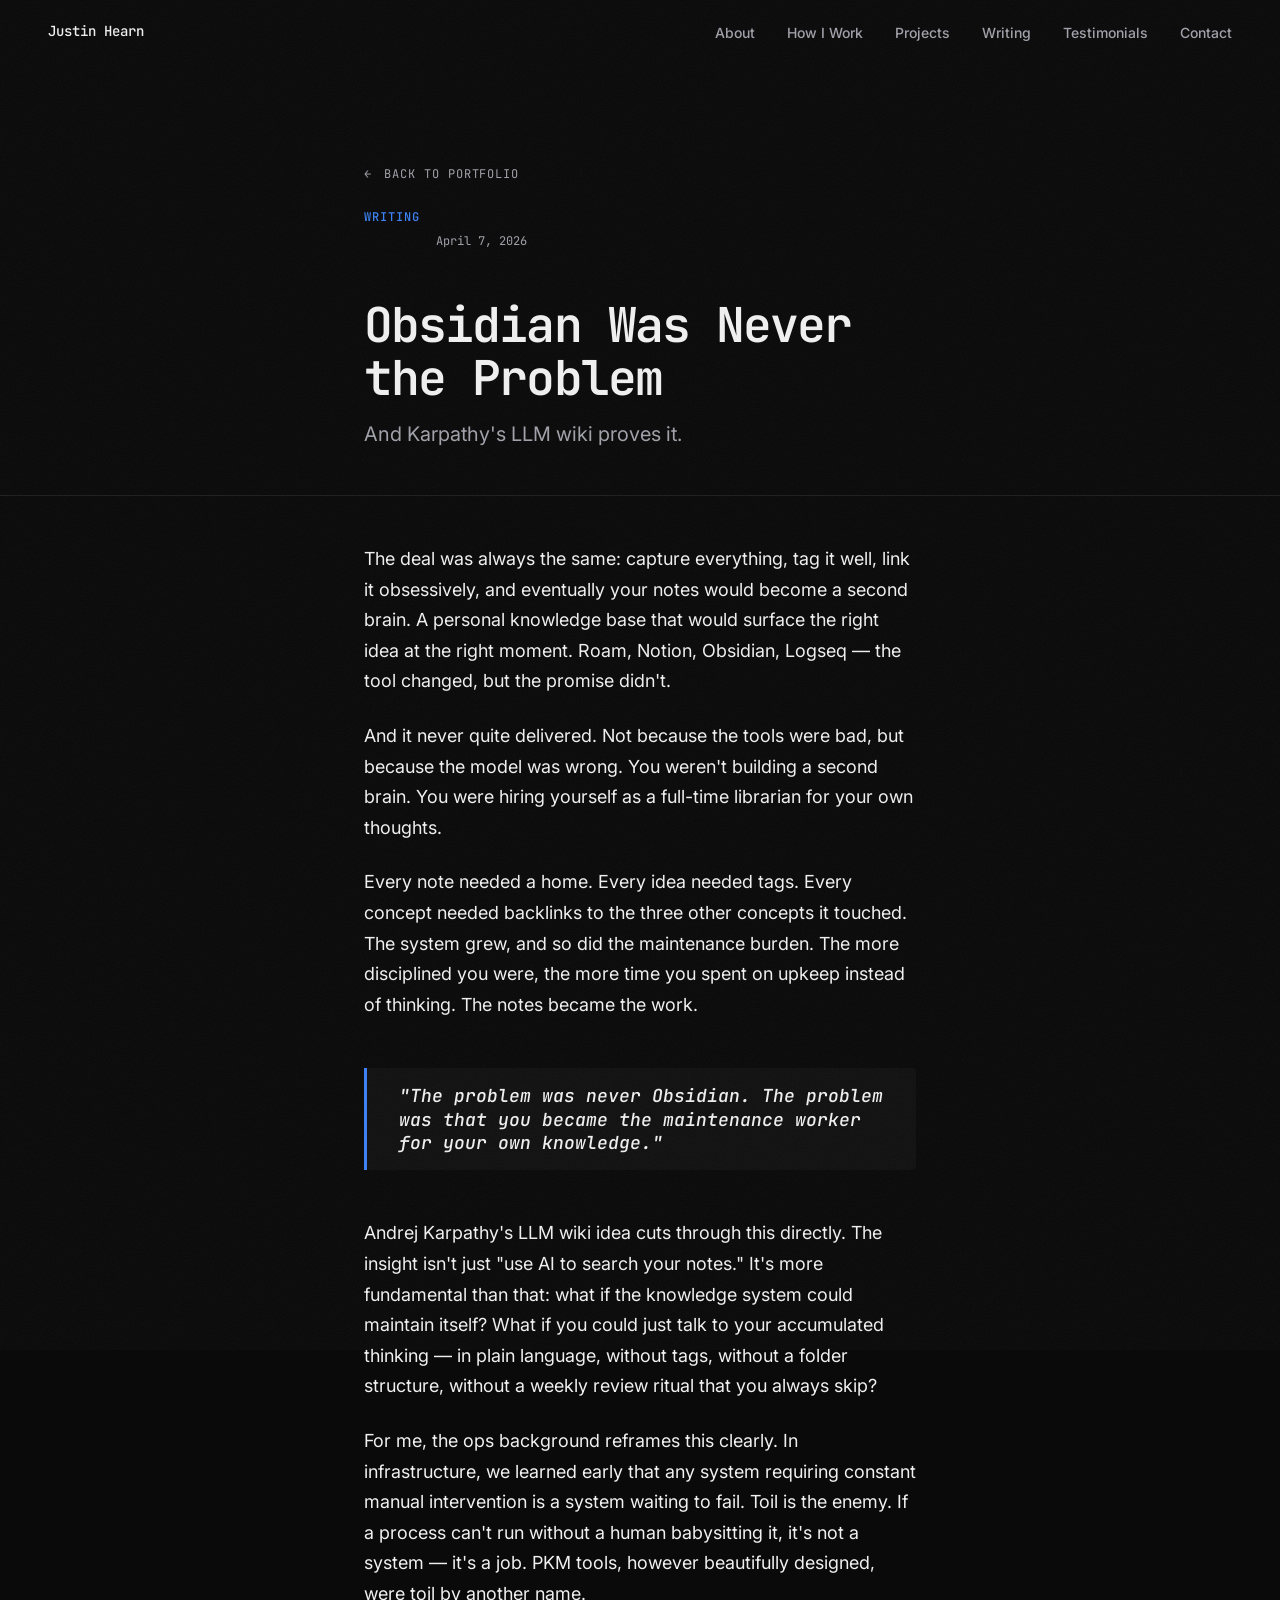
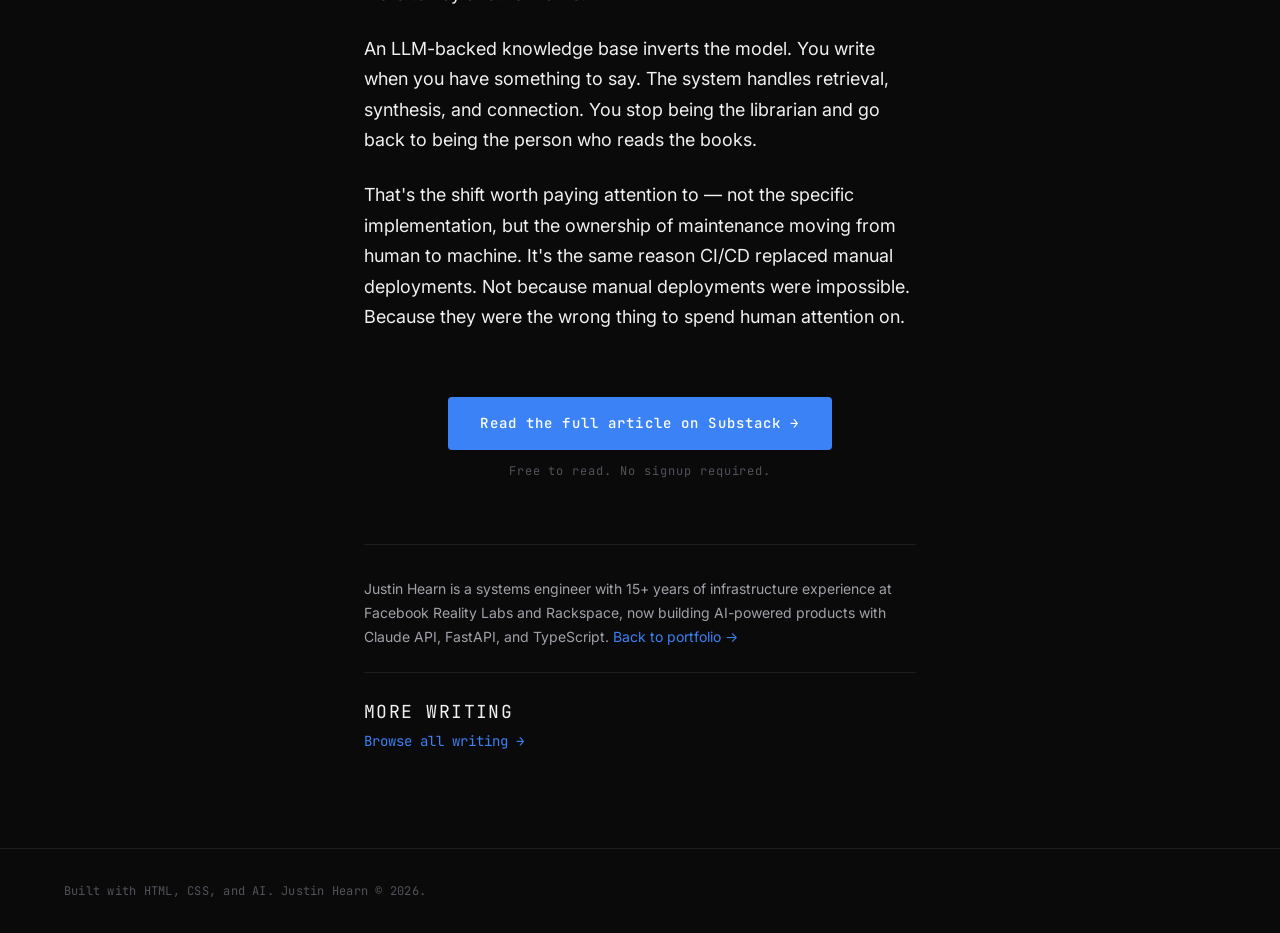
==== pkm-llm-wiki.html @ 20daf93f "Add SEO foundation: structured data, sitemap, and PKM landing page - Add JSON-LD Person schema to in" ====
<!DOCTYPE html>
<html lang="en">
<head>
  <meta charset="UTF-8">
  <meta name="viewport" content="width=device-width, initial-scale=1.0">
  <title>Obsidian Was Never the Problem — And Karpathy's LLM Wiki Proves It | Justin Hearn</title>
  <meta name="description" content="Andrej Karpathy's LLM wiki idea isn't just a better tool — it reveals why every PKM system eventually fails. A systems engineer's take on knowledge management that actually works.">

  <meta property="og:title" content="Obsidian Was Never the Problem — And Karpathy's LLM Wiki Proves It">
  <meta property="og:description" content="The problem with PKM tools isn't which tool you chose — it's that you became the maintenance worker for your own knowledge. Karpathy's LLM wiki fixes that.">
  <meta property="og:type" content="article">
  <meta property="og:url" content="https://drinkyouroj.github.io/pkm-llm-wiki.html">
  <meta property="og:image" content="https://drinkyouroj.github.io/og-image.svg">
  <meta property="article:published_time" content="2026-04-07">
  <meta property="article:author" content="Justin Hearn">

  <meta name="twitter:card" content="summary_large_image">
  <meta name="twitter:title" content="Obsidian Was Never the Problem — And Karpathy's LLM Wiki Proves It">
  <meta name="twitter:description" content="The problem with PKM tools isn't which tool you chose. Karpathy's LLM wiki reveals the real issue.">
  <meta name="twitter:image" content="https://drinkyouroj.github.io/og-image.svg">

  <link rel="canonical" href="https://drinkyouroj.github.io/pkm-llm-wiki.html">
  <link rel="icon" href="data:image/svg+xml,<svg xmlns='http://www.w3.org/2000/svg' viewBox='0 0 32 32'><rect width='32' height='32' rx='6' fill='%230a0a0a'/><text x='9' y='22' font-family='monospace' font-size='15' font-weight='700' fill='%233b82f6'>J_</text></svg>">

  <script type="application/ld+json">
  {
    "@context": "https://schema.org",
    "@type": "Article",
    "headline": "Obsidian Was Never the Problem — And Karpathy's LLM Wiki Proves It",
    "description": "Andrej Karpathy's LLM wiki idea reveals why every PKM tool ultimately fails: the tool makes you the maintenance worker for your own knowledge. A systems engineer's analysis.",
    "datePublished": "2026-04-07",
    "dateModified": "2026-04-07",
    "author": {
      "@type": "Person",
      "name": "Justin Hearn",
      "url": "https://drinkyouroj.github.io"
    },
    "publisher": {
      "@type": "Person",
      "name": "Justin Hearn",
      "url": "https://drinkyouroj.github.io"
    },
    "mainEntityOfPage": {
      "@type": "WebPage",
      "@id": "https://drinkyouroj.github.io/pkm-llm-wiki.html"
    },
    "keywords": ["Karpathy LLM wiki", "Obsidian PKM", "LLM knowledge management", "AI personal knowledge base", "replace Obsidian with AI", "PKM tools 2026"],
    "url": "https://drinkyouroj.github.io/pkm-llm-wiki.html",
    "isPartOf": {
      "@type": "WebSite",
      "url": "https://drinkyouroj.github.io",
      "name": "Justin Hearn — AI-Augmented Engineering"
    }
  }
  </script>

  <link rel="preconnect" href="https://fonts.googleapis.com">
  <link rel="preconnect" href="https://fonts.gstatic.com" crossorigin>
  <link rel="stylesheet" href="https://fonts.googleapis.com/css2?family=Inter:wght@400;500;600&family=JetBrains+Mono:wght@400;500;600&display=swap">

  <link rel="stylesheet" href="tokens.css">
  <link rel="stylesheet" href="style.css">
</head>
<body>

  <!-- ─── Navigation ──────────────────────────────────────────── -->
  <header class="nav-header" role="banner">
    <nav class="nav" aria-label="Main navigation">
      <a href="/" class="nav-logo" aria-label="Justin Hearn — home">
        <span class="nav-logo-name">Justin Hearn</span>
      </a>

      <ul class="nav-links" role="list">
        <li><a href="/#about" class="nav-link">About</a></li>
        <li><a href="/#how-i-work" class="nav-link">How I Work</a></li>
        <li><a href="/#projects" class="nav-link">Projects</a></li>
        <li><a href="/#writing" class="nav-link">Writing</a></li>
        <li><a href="/#testimonials" class="nav-link">Testimonials</a></li>
        <li><a href="/#contact" class="nav-link">Contact</a></li>
      </ul>

      <button
        class="nav-hamburger"
        aria-label="Open navigation menu"
        aria-expanded="false"
        aria-controls="mobile-nav"
      >
        <span class="hamburger-bar"></span>
        <span class="hamburger-bar"></span>
        <span class="hamburger-bar"></span>
      </button>
    </nav>
  </header>

  <!-- ─── Mobile Nav Overlay ──────────────────────────────────── -->
  <div class="mobile-nav" id="mobile-nav" aria-hidden="true" role="dialog" aria-label="Navigation menu">
    <button class="mobile-nav-close" aria-label="Close navigation menu">
      <svg width="24" height="24" viewBox="0 0 24 24" fill="none" stroke="currentColor" stroke-width="2" aria-hidden="true">
        <line x1="18" y1="6" x2="6" y2="18"/><line x1="6" y1="6" x2="18" y2="18"/>
      </svg>
    </button>
    <ul class="mobile-nav-links" role="list">
      <li><a href="/#about" class="mobile-nav-link">About</a></li>
      <li><a href="/#how-i-work" class="mobile-nav-link">How I Work</a></li>
      <li><a href="/#projects" class="mobile-nav-link">Projects</a></li>
      <li><a href="/#writing" class="mobile-nav-link">Writing</a></li>
      <li><a href="/#testimonials" class="mobile-nav-link">Testimonials</a></li>
      <li><a href="/#contact" class="mobile-nav-link">Contact</a></li>
    </ul>
  </div>
  <div class="mobile-nav-backdrop" aria-hidden="true"></div>

  <main>

    <!-- ─── Article Header ──────────────────────────────────────── -->
    <header class="article-header">
      <div class="container">
        <a href="/" class="article-breadcrumb">Back to portfolio</a>

        <div class="article-meta">
          <p class="section-label" aria-label="Category">Writing</p>
          <time class="article-date" datetime="2026-04-07">April 7, 2026</time>
        </div>

        <h1 class="article-title">Obsidian Was Never the Problem</h1>
        <p class="article-deck">And Karpathy's LLM wiki proves it.</p>
      </div>
    </header>

    <!-- ─── Article Body ─────────────────────────────────────────── -->
    <div class="article-body container">

      <p>
        The deal was always the same: capture everything, tag it well, link it obsessively, and
        eventually your notes would become a second brain. A personal knowledge base that would
        surface the right idea at the right moment. Roam, Notion, Obsidian, Logseq — the tool
        changed, but the promise didn't.
      </p>

      <p>
        And it never quite delivered. Not because the tools were bad, but because the model was wrong.
        You weren't building a second brain. You were hiring yourself as a full-time librarian for
        your own thoughts.
      </p>

      <p>
        Every note needed a home. Every idea needed tags. Every concept needed backlinks to the
        three other concepts it touched. The system grew, and so did the maintenance burden. The
        more disciplined you were, the more time you spent on upkeep instead of thinking. The
        notes became the work.
      </p>

      <div class="article-pullquote" role="blockquote">
        <p>"The problem was never Obsidian. The problem was that you became the maintenance worker for your own knowledge."</p>
      </div>

      <p>
        Andrej Karpathy's LLM wiki idea cuts through this directly. The insight isn't just "use AI
        to search your notes." It's more fundamental than that: what if the knowledge system could
        maintain itself? What if you could just talk to your accumulated thinking — in plain language,
        without tags, without a folder structure, without a weekly review ritual that you always
        skip?
      </p>

      <p>
        For me, the ops background reframes this clearly. In infrastructure, we learned early that
        any system requiring constant manual intervention is a system waiting to fail. Toil is the
        enemy. If a process can't run without a human babysitting it, it's not a system — it's a
        job. PKM tools, however beautifully designed, were toil by another name.
      </p>

      <p>
        An LLM-backed knowledge base inverts the model. You write when you have something to say.
        The system handles retrieval, synthesis, and connection. You stop being the librarian and
        go back to being the person who reads the books.
      </p>

      <p>
        That's the shift worth paying attention to — not the specific implementation, but the
        ownership of maintenance moving from human to machine. It's the same reason CI/CD replaced
        manual deployments. Not because manual deployments were impossible. Because they were the
        wrong thing to spend human attention on.
      </p>

      <!-- ─── CTA ──────────────────────────────────────────────── -->
      <div class="article-cta">
        <a
          href="https://drinkyouroj.substack.com/p/obsidian-was-never-the-problem"
          target="_blank"
          rel="noopener noreferrer"
          class="article-cta-btn"
        >
          Read the full article on Substack →
        </a>
        <span class="article-cta-note">Free to read. No signup required.</span>
      </div>

      <!-- ─── Byline ────────────────────────────────────────────── -->
      <div class="article-byline">
        <p>
          Justin Hearn is a systems engineer with 15+ years of infrastructure experience at
          Facebook Reality Labs and Rackspace, now building AI-powered products with Claude API,
          FastAPI, and TypeScript.
          <a href="/">Back to portfolio →</a>
        </p>
      </div>

      <!-- ─── Related ───────────────────────────────────────────── -->
      <nav class="article-related" aria-label="More writing">
        <p class="article-related-label">More writing</p>
        <a href="/writing.html" class="article-related-link">Browse all writing →</a>
      </nav>

    </div>

  </main>

  <!-- ─── Footer ────────────────────────────────────────────────── -->
  <footer class="footer" role="contentinfo">
    <div class="container">
      <p class="footer-text">
        Built with HTML, CSS, and AI. Justin Hearn © 2026.
      </p>
    </div>
  </footer>

  <!-- Minimal mobile nav toggle — no GSAP dependency -->
  <script>
    (function () {
      var btn     = document.querySelector('.nav-hamburger');
      var closeBtn= document.querySelector('.mobile-nav-close');
      var nav     = document.getElementById('mobile-nav');
      var backdrop= document.querySelector('.mobile-nav-backdrop');

      function open() {
        nav.setAttribute('aria-hidden', 'false');
        btn.setAttribute('aria-expanded', 'true');
        backdrop.classList.add('is-visible');
        document.body.style.overflow = 'hidden';
      }
      function close() {
        nav.setAttribute('aria-hidden', 'true');
        btn.setAttribute('aria-expanded', 'false');
        backdrop.classList.remove('is-visible');
        document.body.style.overflow = '';
      }

      btn.addEventListener('click', open);
      closeBtn.addEventListener('click', close);
      backdrop.addEventListener('click', close);

      nav.querySelectorAll('.mobile-nav-link').forEach(function (link) {
        link.addEventListener('click', close);
      });

      document.addEventListener('keydown', function (e) {
        if (e.key === 'Escape') close();
      });
    })();
  </script>

</body>
</html>
---- tokens.css ----
/**
 * Design Tokens: AI-Augmented Engineering Portfolio
 * Philosophy: Dark Precision — Linear, Vercel, Resend aesthetic
 * Base unit: 4px
 *
 * This file is the single source of truth for all visual values.
 * No component should hardcode a color, size, or timing value.
 */

/* ─── Dark Mode (default — this site is intentionally dark) ─── */
:root {
  /* Color: Backgrounds */
  --color-bg-primary:    #0a0a0a;   /* Main page background */
  --color-bg-secondary:  #111111;   /* Cards, surface areas */
  --color-bg-tertiary:   #1a1a1a;   /* Subtle wells, hover states */
  --color-bg-inverse:    #f0f0f0;   /* Not used, kept for completeness */

  /* Color: Text */
  --color-text-primary:  #f0f0f0;   /* Main body text */
  --color-text-secondary:#a1a1aa;   /* Subdued labels, metadata */
  --color-text-tertiary: #52525b;   /* Placeholder, disabled */
  --color-text-inverse:  #0a0a0a;   /* Text on light backgrounds */

  /* Color: Borders */
  --color-border-primary:   #1e1e1e; /* Default card/section borders */
  --color-border-secondary: #2a2a2a; /* Subtle dividers */
  --color-border-focus:     #3b82f6; /* Focus ring */

  /* Color: Accent (electric blue) */
  --color-accent-primary:        #3b82f6;
  --color-accent-primary-hover:  #60a5fa;
  --color-accent-primary-active: #2563eb;
  --color-accent-secondary:      #1d4ed8; /* Deeper blue for backgrounds */
  --color-accent-glow:           rgba(59, 130, 246, 0.15); /* Card hover glow */

  /* Color: Status */
  --color-status-success: #22c55e;
  --color-status-warning: #f59e0b;
  --color-status-error:   #ef4444;
  --color-status-info:    #3b82f6;

  /* Color: Overlays */
  --color-surface-overlay:  rgba(0, 0, 0, 0.8);  /* Mobile nav backdrop */
  --color-nav-bg:           rgba(10, 10, 10, 0.85); /* Sticky nav backdrop */

  /* ─── Typography ─────────────────────────────────────────── */
  --font-family-display: 'JetBrains Mono', 'Courier New', monospace;
  --font-family-body:    'Inter', -apple-system, BlinkMacSystemFont, sans-serif;
  --font-family-mono:    'JetBrains Mono', 'Courier New', monospace;

  --font-size-xs:   0.75rem;   /* 12px */
  --font-size-sm:   0.875rem;  /* 14px */
  --font-size-base: 1rem;      /* 16px */
  --font-size-md:   1.125rem;  /* 18px */
  --font-size-lg:   1.25rem;   /* 20px */
  --font-size-xl:   1.5rem;    /* 24px */
  --font-size-2xl:  1.875rem;  /* 30px */
  --font-size-3xl:  2.25rem;   /* 36px */
  --font-size-4xl:  3rem;      /* 48px */
  --font-size-5xl:  3.75rem;   /* 60px — hero display */
  --font-size-6xl:  4.5rem;    /* 72px — hero display large */

  --font-weight-normal:   400;
  --font-weight-medium:   500;
  --font-weight-semibold: 600;

  --line-height-tight:   1.1;  /* Headings */
  --line-height-snug:    1.3;  /* Subheadings */
  --line-height-normal:  1.5;  /* Body */
  --line-height-relaxed: 1.7;  /* Long-form */

  --letter-spacing-tight:  -0.04em; /* Display headings */
  --letter-spacing-normal:  0em;
  --letter-spacing-wide:    0.08em; /* Labels, tags, all-caps */

  /* ─── Spacing (4px base) ─────────────────────────────────── */
  --space-0:  0;
  --space-1:  0.25rem;   /* 4px */
  --space-2:  0.5rem;    /* 8px */
  --space-3:  0.75rem;   /* 12px */
  --space-4:  1rem;      /* 16px */
  --space-5:  1.5rem;    /* 24px */
  --space-6:  2rem;      /* 32px */
  --space-7:  3rem;      /* 48px */
  --space-8:  4rem;      /* 64px */
  --space-9:  6rem;      /* 96px */
  --space-10: 8rem;      /* 128px */
  --space-11: 12rem;     /* 192px */
  --space-12: 16rem;     /* 256px */

  /* ─── Layout ─────────────────────────────────────────────── */
  --max-width-content: 68ch;      /* Comfortable reading width */
  --max-width-wide:    1024px;    /* Wide content, project grid */
  --max-width-page:    1280px;    /* Full page container */

  --nav-height: 64px;

  --border-radius-sm:   2px;
  --border-radius-md:   4px;
  --border-radius-lg:   8px;
  --border-radius-full: 9999px;

  /* ─── Shadows ─────────────────────────────────────────────── */
  --shadow-sm:    0 1px 3px rgba(0, 0, 0, 0.5);
  --shadow-md:    0 4px 16px rgba(0, 0, 0, 0.6);
  --shadow-lg:    0 8px 32px rgba(0, 0, 0, 0.7);
  --shadow-glow:  0 0 24px rgba(59, 130, 246, 0.2);   /* Accent glow for cards */
  --shadow-focus: 0 0 0 3px rgba(59, 130, 246, 0.4);  /* Focus ring */

  /* ─── Motion ─────────────────────────────────────────────── */
  --duration-instant: 50ms;
  --duration-fast:    150ms;
  --duration-normal:  250ms;
  --duration-slow:    400ms;
  --duration-slower:  600ms;

  --easing-default: cubic-bezier(0.4, 0, 0.2, 1);
  --easing-in:      cubic-bezier(0.4, 0, 1, 1);
  --easing-out:     cubic-bezier(0, 0, 0.2, 1);
  --easing-bounce:  cubic-bezier(0.34, 1.56, 0.64, 1);

  /* ─── Breakpoints (reference only — use in media queries) ── */
  --breakpoint-sm:  375px;
  --breakpoint-md:  768px;
  --breakpoint-lg:  1024px;
  --breakpoint-xl:  1280px;
}

/* ─── Light Mode (dormant — site is dark-only by design) ────── */
/* Remove [data-theme="light"] from <html> to activate */
[data-theme="light"] {
  --color-bg-primary:    #ffffff;
  --color-bg-secondary:  #f8f8f8;
  --color-bg-tertiary:   #f0f0f0;

  --color-text-primary:  #111111;
  --color-text-secondary:#52525b;
  --color-text-tertiary: #a1a1aa;

  --color-border-primary:   #e4e4e7;
  --color-border-secondary: #d4d4d8;

  --color-nav-bg: rgba(255, 255, 255, 0.85);

  --shadow-sm: 0 1px 3px rgba(0, 0, 0, 0.1);
  --shadow-md: 0 4px 16px rgba(0, 0, 0, 0.12);
  --shadow-lg: 0 8px 32px rgba(0, 0, 0, 0.16);
}

/* ─── Reduced Motion ─────────────────────────────────────────── */
/* GSAP checks this in main.js — this ensures CSS transitions also respect it */
@media (prefers-reduced-motion: reduce) {
  *,
  *::before,
  *::after {
    animation-duration: 0.01ms !important;
    animation-iteration-count: 1 !important;
    transition-duration: 0.01ms !important;
  }
}
---- style.css ----
/* ─────────────────────────────────────────────────────────────────
   AI-Augmented Engineering Portfolio
   Philosophy: Dark Precision (Linear / Vercel / Resend aesthetic)
   ───────────────────────────────────────────────────────────────── */

/* ─── Custom Cursor ──────────────────────────────────────────────── */
/* Hidden by default — JS adds .cursor-ready to body when mouse first moves */
.cursor { display: none; }

body.cursor-ready .cursor {
  display: block;
  position: fixed;
  top: 0; left: 0;
  pointer-events: none;
  z-index: 9500;
}

body.cursor-ready { cursor: none; }
body.cursor-ready a,
body.cursor-ready button,
body.cursor-ready .project-card { cursor: none; }

.cursor-dot {
  position: absolute;
  width: 6px;
  height: 6px;
  background: var(--color-accent-primary);
  border-radius: 50%;
  transform: translate(-50%, -50%);
  transition: transform var(--duration-fast) var(--easing-out),
              background var(--duration-fast) var(--easing-default);
  will-change: transform;
}

.cursor-ring {
  position: absolute;
  width: 36px;
  height: 36px;
  border: 1.5px solid rgba(59, 130, 246, 0.4);
  border-radius: 50%;
  transform: translate(-50%, -50%);
  transition: width var(--duration-normal) var(--easing-out),
              height var(--duration-normal) var(--easing-out),
              border-color var(--duration-normal) var(--easing-default),
              background var(--duration-normal) var(--easing-default);
  will-change: transform;
}

/* Hover state — ring expands and glows */
body.cursor-hover .cursor-ring {
  width: 56px;
  height: 56px;
  border-color: rgba(59, 130, 246, 0.7);
  background: rgba(59, 130, 246, 0.06);
}

body.cursor-hover .cursor-dot {
  transform: translate(-50%, -50%) scale(1.5);
  background: var(--color-accent-primary-hover);
}

/* Click state */
body.cursor-clicking .cursor-ring {
  width: 28px;
  height: 28px;
  border-color: var(--color-accent-primary);
  background: rgba(59, 130, 246, 0.12);
}

/* Hide cursor on touch devices */
@media (hover: none) {
  body.cursor-ready { cursor: auto; }
  .cursor { display: none !important; }
}

/* ─── Scramble effect chars ──────────────────────────────────────── */
.scramble-char {
  color: var(--color-accent-primary);
  opacity: 0.7;
}

/* ─── Film Grain Overlay ─────────────────────────────────────────── */
/* Fixed pseudo-element — sits above everything, pointer-events: none */
body::after {
  content: '';
  position: fixed;
  inset: -50%;          /* oversized so the shifting animation never shows an edge */
  width: 200%;
  height: 200%;
  pointer-events: none;
  z-index: 9000;
  opacity: 0.045;
  background-image: url("data:image/svg+xml,%3Csvg xmlns='http://www.w3.org/2000/svg' width='300' height='300'%3E%3Cfilter id='g'%3E%3CfeTurbulence type='fractalNoise' baseFrequency='0.75' numOctaves='4' stitchTiles='stitch'/%3E%3CfeColorMatrix type='saturate' values='0'/%3E%3C/filter%3E%3Crect width='300' height='300' filter='url(%23g)'/%3E%3C/svg%3E");
  background-repeat: repeat;
  background-size: 300px 300px;
  animation: grainShift 0.4s steps(1) infinite;
}

@keyframes grainShift {
  0%   { transform: translate(0, 0); }
  20%  { transform: translate(-4%, 3%); }
  40%  { transform: translate(3%, -2%); }
  60%  { transform: translate(-2%, 5%); }
  80%  { transform: translate(4%, -3%); }
  100% { transform: translate(0, 0); }
}

/* ─── Scroll Progress Bar ────────────────────────────────────────── */
.scroll-progress {
  position: fixed;
  top: 0;
  left: 0;
  width: 0%;           /* driven by JS: element.style.width = pct + '%' */
  height: 2px;
  background: linear-gradient(
    to right,
    var(--color-accent-secondary),
    var(--color-accent-primary),
    var(--color-accent-primary-hover)
  );
  z-index: 999;
  transform-origin: left;
  transition: width 0.05s linear;
  box-shadow: 0 0 8px rgba(59, 130, 246, 0.6);
}

/* ─── Hero: Floating Terminal Snippets ───────────────────────────── */
.hero-floats {
  position: absolute;
  inset: 0;
  pointer-events: none;
  overflow: hidden;
}

.hero-float {
  position: absolute;
  left: var(--f-x);
  top:  var(--f-y);
  font-family: var(--font-family-mono);
  font-size: var(--font-size-xs);
  color: var(--color-accent-primary);
  opacity: 0;                  /* GSAP fades these in */
  white-space: nowrap;
  animation: floatDrift 8s var(--f-delay, 0s) ease-in-out infinite alternate;
  will-change: transform;
}

@keyframes floatDrift {
  from { transform: translateY(0px) translateX(0px); }
  to   { transform: translateY(-12px) translateX(6px); }
}

/* ─── Reset ──────────────────────────────────────────────────────── */
*,
*::before,
*::after {
  box-sizing: border-box;
  margin: 0;
  padding: 0;
}

html {
  scroll-behavior: smooth;
  scroll-padding-top: var(--nav-height);
  -webkit-text-size-adjust: 100%;
}

body {
  background-color: var(--color-bg-primary);
  color: var(--color-text-primary);
  font-family: var(--font-family-body);
  font-size: var(--font-size-base);
  font-weight: var(--font-weight-normal);
  line-height: var(--line-height-normal);
  -webkit-font-smoothing: antialiased;
  -moz-osx-font-smoothing: grayscale;
  overflow-x: hidden;
}

img, svg { display: block; max-width: 100%; }
a { color: inherit; text-decoration: none; }
ul, ol { list-style: none; }
button { cursor: pointer; background: none; border: none; font: inherit; color: inherit; }

/* ─── Typography Base ────────────────────────────────────────────── */
h1, h2, h3, h4 {
  font-family: var(--font-family-display);
  font-weight: var(--font-weight-semibold);
  line-height: var(--line-height-tight);
  letter-spacing: var(--letter-spacing-tight);
}

p { line-height: var(--line-height-relaxed); }

/* ─── Layout Shell ───────────────────────────────────────────────── */
.container {
  width: 100%;
  max-width: var(--max-width-page);
  margin-inline: auto;
  padding-inline: var(--space-5);
}

@media (min-width: 768px) {
  .container { padding-inline: var(--space-7); }
}

@media (min-width: 1024px) {
  .container { padding-inline: var(--space-8); }
}

/* ─── Section Base ───────────────────────────────────────────────── */
.section {
  padding-block: var(--space-9);
}

.section-alt {
  background-color: var(--color-bg-secondary);
  border-top: 1px solid var(--color-border-primary);
  border-bottom: 1px solid var(--color-border-primary);
}

.section-label {
  font-family: var(--font-family-mono);
  font-size: var(--font-size-xs);
  font-weight: var(--font-weight-medium);
  letter-spacing: var(--letter-spacing-wide);
  text-transform: uppercase;
  color: var(--color-accent-primary);
  margin-bottom: var(--space-7);
}

/* ─── Scroll reveal: initial state (GSAP animates these in) ──────── */
.reveal {
  opacity: 0;
  transform: translateY(32px);
  /* GSAP sets these to opacity:1, translateY:0 on scroll */
}

/* Fallback for no-JS: show content immediately */
.no-js .reveal {
  opacity: 1;
  transform: none;
}

/* ─────────────────────────────────────────────────────────────────
   NAV
   ───────────────────────────────────────────────────────────────── */
.nav-header {
  position: fixed;
  top: 0;
  left: 0;
  right: 0;
  z-index: 100;
  height: var(--nav-height);
}

.nav {
  height: 100%;
  max-width: var(--max-width-page);
  margin-inline: auto;
  padding-inline: var(--space-5);
  display: flex;
  align-items: center;
  justify-content: space-between;
  gap: var(--space-5);
  background: transparent;
  transition: background var(--duration-normal) var(--easing-default),
              border-color var(--duration-normal) var(--easing-default),
              backdrop-filter var(--duration-normal) var(--easing-default);
  border-bottom: 1px solid transparent;
}

/* Scrolled state — applied by JS once user scrolls past hero */
.nav.scrolled {
  background: var(--color-nav-bg);
  -webkit-backdrop-filter: blur(12px) saturate(180%);
  backdrop-filter: blur(12px) saturate(180%);
  border-bottom-color: var(--color-border-primary);
}

@media (min-width: 768px) {
  .nav { padding-inline: var(--space-7); }
}

/* Logo */
.nav-logo {
  display: flex;
  align-items: center;
  gap: var(--space-2);
  flex-shrink: 0;
}

.nav-logo-name {
  font-family: var(--font-family-mono);
  font-size: var(--font-size-sm);
  font-weight: var(--font-weight-medium);
  color: var(--color-text-primary);
  letter-spacing: 0;
  transition: color var(--duration-fast) var(--easing-default);
}

.nav-logo:hover .nav-logo-name,
.nav-logo:focus-visible .nav-logo-name {
  color: var(--color-accent-primary-hover);
}

/* Desktop nav links */
.nav-links {
  display: none;
  gap: var(--space-6);
  align-items: center;
}

@media (min-width: 768px) {
  .nav-links { display: flex; }
}

.nav-link {
  font-size: var(--font-size-sm);
  font-weight: var(--font-weight-medium);
  color: var(--color-text-secondary);
  position: relative;
  padding-block: var(--space-1);
  transition: color var(--duration-fast) var(--easing-default);
}

.nav-link::after {
  content: '';
  position: absolute;
  bottom: -2px;
  left: 0;
  right: 0;
  height: 1px;
  background: var(--color-accent-primary);
  transform: scaleX(0);
  transform-origin: left;
  transition: transform var(--duration-normal) var(--easing-out);
}

.nav-link:hover,
.nav-link:focus-visible {
  color: var(--color-text-primary);
}

.nav-link:hover::after,
.nav-link:focus-visible::after,
.nav-link.active::after {
  transform: scaleX(1);
}

.nav-link.active {
  color: var(--color-text-primary);
}

/* Focus styles */
.nav-link:focus-visible,
.nav-logo:focus-visible {
  outline: 2px solid var(--color-border-focus);
  outline-offset: 4px;
  border-radius: var(--border-radius-md);
}

/* Hamburger */
.nav-hamburger {
  display: flex;
  flex-direction: column;
  gap: 5px;
  padding: var(--space-2);
  border-radius: var(--border-radius-md);
  transition: background var(--duration-fast) var(--easing-default);
}

.nav-hamburger:hover { background: var(--color-bg-tertiary); }

.nav-hamburger:focus-visible {
  outline: 2px solid var(--color-border-focus);
  outline-offset: 2px;
}

.hamburger-bar {
  display: block;
  width: 22px;
  height: 1.5px;
  background: var(--color-text-primary);
  border-radius: 2px;
  transition: transform var(--duration-normal) var(--easing-default),
              opacity var(--duration-normal) var(--easing-default);
}

@media (min-width: 768px) { .nav-hamburger { display: none; } }

/* ─────────────────────────────────────────────────────────────────
   MOBILE NAV OVERLAY
   ───────────────────────────────────────────────────────────────── */
.mobile-nav {
  position: fixed;
  inset: 0;
  z-index: 200;
  background: var(--color-bg-primary);
  display: flex;
  flex-direction: column;
  justify-content: center;
  align-items: center;
  gap: var(--space-5);
  opacity: 0;
  visibility: hidden;
  transform: translateY(-8px);
  transition: opacity var(--duration-normal) var(--easing-default),
              visibility var(--duration-normal) var(--easing-default),
              transform var(--duration-normal) var(--easing-default);
}

.mobile-nav.open {
  opacity: 1;
  visibility: visible;
  transform: translateY(0);
}

.mobile-nav-close {
  position: absolute;
  top: var(--space-5);
  right: var(--space-5);
  padding: var(--space-2);
  color: var(--color-text-secondary);
  border-radius: var(--border-radius-md);
  transition: color var(--duration-fast) var(--easing-default),
              background var(--duration-fast) var(--easing-default);
}

.mobile-nav-close:hover { color: var(--color-text-primary); background: var(--color-bg-tertiary); }
.mobile-nav-close:focus-visible { outline: 2px solid var(--color-border-focus); outline-offset: 2px; }

.mobile-nav-links {
  display: flex;
  flex-direction: column;
  align-items: center;
  gap: var(--space-5);
}

.mobile-nav-link {
  font-family: var(--font-family-mono);
  font-size: var(--font-size-2xl);
  font-weight: var(--font-weight-semibold);
  color: var(--color-text-secondary);
  letter-spacing: var(--letter-spacing-tight);
  min-height: 44px;
  display: flex;
  align-items: center;
  transition: color var(--duration-fast) var(--easing-default);
}

.mobile-nav-link:hover,
.mobile-nav-link:focus-visible {
  color: var(--color-text-primary);
}

.mobile-nav-link:focus-visible {
  outline: 2px solid var(--color-border-focus);
  outline-offset: 4px;
  border-radius: var(--border-radius-md);
}

.mobile-nav-backdrop {
  display: none; /* Mobile nav is full-screen, no backdrop needed */
}

/* ─────────────────────────────────────────────────────────────────
   HERO
   ───────────────────────────────────────────────────────────────── */
.hero {
  position: relative;
  min-height: 100dvh;
  display: flex;
  align-items: center;
  justify-content: center;
  overflow: clip;              /* clip prevents scrollbar from scale transform */
  padding-top: var(--nav-height);
  padding-inline: var(--space-5);
  transform-origin: top center; /* GSAP scale zooms from the top */
  will-change: transform;
}

/* Ambient blue glow — the only "decoration" in the entire site */
.hero-glow {
  position: absolute;
  top: -5%;
  left: 50%;
  transform: translateX(-50%);
  width: min(900px, 120vw);
  height: 500px;
  background: radial-gradient(ellipse at center top,
    rgba(59, 130, 246, 0.10) 0%,
    rgba(59, 130, 246, 0.04) 40%,
    transparent 70%
  );
  pointer-events: none;
}

.hero-inner {
  position: relative;
  z-index: 1;
  text-align: center;
  max-width: 900px;
  /* No CSS animation here — GSAP owns all transforms on this element */
  will-change: transform;
}

.hero-glow {
  will-change: transform;
}

/* ASCII portrait — centered behind hero headline as background texture */
.hero-ascii {
  position: absolute;
  top: 50%;
  left: 50%;
  transform: translate(-50%, -50%);
  z-index: 0;
  font-family: var(--font-family-mono);
  font-size: clamp(6.6px, 0.72vw, 11px);
  line-height: 1;
  white-space: pre;
  color: var(--color-accent-primary);
  opacity: 0.12;
  pointer-events: none;
  user-select: none;
  margin: 0;
  /* Fade in with the rest of the hero — GSAP will animate this */
  will-change: opacity, transform;
}

/* Hide on screens where it would overlap the headline */
@media (max-width: 900px) {
  .hero-ascii { display: none; }
}

/* heroFadeIn removed — GSAP controls all hero element motion */

.hero-label {
  font-family: var(--font-family-mono);
  font-size: var(--font-size-sm);
  font-weight: var(--font-weight-medium);
  letter-spacing: var(--letter-spacing-wide);
  text-transform: uppercase;
  color: var(--color-text-secondary);
  margin-bottom: var(--space-4);
}

.hero-headline {
  font-family: var(--font-family-display);
  font-size: clamp(var(--font-size-3xl), 8vw, var(--font-size-6xl));
  font-weight: var(--font-weight-semibold);
  letter-spacing: var(--letter-spacing-tight);
  line-height: var(--line-height-tight);
  color: var(--color-text-primary);
  margin-bottom: var(--space-5);
}

.hero-tagline {
  font-family: var(--font-family-body);
  font-size: clamp(var(--font-size-base), 2vw, var(--font-size-lg));
  font-weight: var(--font-weight-normal);
  color: var(--color-text-secondary);
  line-height: var(--line-height-snug);
}

.hero-tagline-break { display: none; }

@media (min-width: 640px) {
  .hero-tagline-break { display: inline; }
}

/* Scroll indicator */
.hero-scroll {
  display: inline-flex;
  flex-direction: column;
  align-items: center;
  gap: var(--space-2);
  margin-top: var(--space-9);
  color: var(--color-text-tertiary);
  font-family: var(--font-family-mono);
  font-size: var(--font-size-xs);
  letter-spacing: var(--letter-spacing-wide);
  text-transform: uppercase;
  transition: color var(--duration-fast) var(--easing-default);
}

.hero-scroll:hover { color: var(--color-text-secondary); }

.hero-scroll-icon {
  animation: scrollBounce 2s var(--easing-bounce) infinite;
}

@keyframes scrollBounce {
  0%, 100% { transform: translateY(0); }
  50%       { transform: translateY(5px); }
}

/* ─────────────────────────────────────────────────────────────────
   ABOUT
   ───────────────────────────────────────────────────────────────── */
.about-grid {
  display: grid;
  grid-template-columns: 1fr;
  gap: var(--space-7);
}

@media (min-width: 768px) {
  .about-grid {
    grid-template-columns: 1fr 1px 1fr;
    gap: var(--space-8);
    align-items: start;
  }
}

.about-divider {
  display: none;
  background: var(--color-border-secondary);
  align-self: stretch;
}

@media (min-width: 768px) {
  .about-divider { display: block; }
}

/* Each about column gets its own directional reveal via GSAP */
.about-col:first-child  { transform: translateX(-48px); }
.about-col:last-child   { transform: translateX(48px);  }
/* opacity is set by .reveal class; GSAP handles the reset */

/* Animated counter */
.counter {
  font-family: var(--font-family-mono);
  font-weight: var(--font-weight-semibold);
  color: var(--color-accent-primary);
  font-variant-numeric: tabular-nums;
}

.about-col-title {
  font-family: var(--font-family-mono);
  font-size: var(--font-size-lg);
  font-weight: var(--font-weight-semibold);
  letter-spacing: var(--letter-spacing-tight);
  color: var(--color-text-primary);
  margin-bottom: var(--space-5);
}

.about-copy {
  color: var(--color-text-secondary);
  font-size: var(--font-size-base);
  line-height: var(--line-height-relaxed);
  margin-bottom: var(--space-4);
}

.about-copy:last-child { margin-bottom: 0; }

/* ─────────────────────────────────────────────────────────────────
   HOW I WORK
   ───────────────────────────────────────────────────────────────── */
.workflow-steps {
  display: grid;
  grid-template-columns: 1fr;
  gap: var(--space-7);
}

@media (min-width: 768px) {
  .workflow-steps {
    grid-template-columns: repeat(3, 1fr);
    gap: var(--space-6);
  }
}

.workflow-step {
  position: relative;
  padding-top: var(--space-5);
  border-top: 1px solid var(--color-border-primary);
}

.workflow-num {
  display: block;
  font-family: var(--font-family-mono);
  font-size: var(--font-size-xs);
  font-weight: var(--font-weight-medium);
  letter-spacing: var(--letter-spacing-wide);
  color: var(--color-accent-primary);
  margin-bottom: var(--space-4);
}

.workflow-title {
  font-family: var(--font-family-mono);
  font-size: var(--font-size-lg);
  font-weight: var(--font-weight-semibold);
  letter-spacing: var(--letter-spacing-tight);
  color: var(--color-text-primary);
  margin-bottom: var(--space-3);
}

.workflow-copy {
  font-size: var(--font-size-sm);
  color: var(--color-text-secondary);
  line-height: var(--line-height-relaxed);
}

/* ─────────────────────────────────────────────────────────────────
   PROJECTS
   ───────────────────────────────────────────────────────────────── */
.projects-grid {
  display: grid;
  grid-template-columns: 1fr;
  gap: var(--space-4);
}

@media (min-width: 640px) {
  .projects-grid { grid-template-columns: repeat(2, 1fr); }
}

@media (min-width: 1024px) {
  .projects-grid { grid-template-columns: repeat(3, 1fr); }
}

/* Unique accent bar per card — top gradient line */
.project-card::before {
  content: '';
  display: block;
  height: 2px;
  width: 100%;
  opacity: 0;
  transition: opacity var(--duration-normal) var(--easing-default);
}
.project-card:hover::before { opacity: 1; }

.projects-grid .project-card:nth-child(1)::before {
  background: linear-gradient(90deg, #3b82f6, #22d3ee);  /* blue → cyan — Claude/AI */
}
.projects-grid .project-card:nth-child(2)::before {
  background: linear-gradient(90deg, #6366f1, #a78bfa);  /* indigo → violet — graphs/data */
}
.projects-grid .project-card:nth-child(3)::before {
  background: linear-gradient(90deg, #3b82f6, #14b8a6);  /* blue → teal — forms/clean */
}

.project-card {
  border-radius: var(--border-radius-lg);
  overflow: hidden;
  border: 1px solid var(--color-border-primary);
  background: var(--color-bg-secondary);
  /* 3D tilt: driven by JS mousemove via CSS custom properties */
  transform-style: preserve-3d;
  transform: perspective(800px)
             rotateX(var(--tilt-x, 0deg))
             rotateY(var(--tilt-y, 0deg))
             translateZ(0);
  transition: border-color var(--duration-normal) var(--easing-default),
              box-shadow var(--duration-normal) var(--easing-default),
              transform 0.15s var(--easing-out);
  will-change: transform;
}

.project-card:hover {
  border-color: rgba(59, 130, 246, 0.35);
  box-shadow: 0 0 0 1px rgba(59, 130, 246, 0.08),
              0 16px 48px rgba(59, 130, 246, 0.12),
              0 4px 12px rgba(0, 0, 0, 0.5);
}

/* When mouse leaves, smoothly reset tilt */
.project-card.tilt-reset {
  transition: border-color var(--duration-normal) var(--easing-default),
              box-shadow var(--duration-normal) var(--easing-default),
              transform 0.5s var(--easing-out);
}

.project-card-inner {
  padding: var(--space-6);
  height: 100%;
  display: flex;
  flex-direction: column;
}

.project-name {
  font-family: var(--font-family-mono);
  font-size: var(--font-size-lg);
  font-weight: var(--font-weight-semibold);
  letter-spacing: var(--letter-spacing-tight);
  color: var(--color-text-primary);
  margin-bottom: var(--space-3);
}

.project-desc {
  font-size: var(--font-size-sm);
  color: var(--color-text-secondary);
  line-height: var(--line-height-relaxed);
  margin-bottom: var(--space-5);
  flex: 1;
}

.project-tags {
  display: flex;
  flex-wrap: wrap;
  gap: var(--space-2);
  margin-bottom: var(--space-5);
}

.tag {
  font-family: var(--font-family-mono);
  font-size: var(--font-size-xs);
  font-weight: var(--font-weight-medium);
  color: var(--color-text-secondary);
  background: var(--color-bg-tertiary);
  border: 1px solid var(--color-border-primary);
  border-radius: var(--border-radius-full);
  padding: 3px var(--space-3);
  letter-spacing: 0.02em;
  transition: color var(--duration-fast) var(--easing-default),
              border-color var(--duration-fast) var(--easing-default),
              background var(--duration-fast) var(--easing-default);
}

.project-card:hover .tag {
  color: var(--color-accent-primary-hover);
  border-color: rgba(59, 130, 246, 0.2);
  background: rgba(59, 130, 246, 0.06);
}

.project-link {
  display: inline-flex;
  align-items: center;
  gap: var(--space-2);
  font-family: var(--font-family-mono);
  font-size: var(--font-size-sm);
  font-weight: var(--font-weight-medium);
  color: var(--color-accent-primary);
  align-self: flex-start;
  transition: color var(--duration-fast) var(--easing-default),
              gap var(--duration-fast) var(--easing-default);
}

.project-link:hover,
.project-link:focus-visible {
  color: var(--color-accent-primary-hover);
  gap: var(--space-3);
}

.project-link:focus-visible {
  outline: 2px solid var(--color-border-focus);
  outline-offset: 4px;
  border-radius: var(--border-radius-md);
}

/* ─────────────────────────────────────────────────────────────────
   WRITING
   ───────────────────────────────────────────────────────────────── */
.writing-grid {
  display: grid;
  grid-template-columns: 1fr;
  gap: var(--space-4);
  margin-bottom: var(--space-6);
}

@media (min-width: 640px) {
  .writing-grid { grid-template-columns: repeat(2, 1fr); }
}

@media (min-width: 1024px) {
  .writing-grid { grid-template-columns: repeat(3, 1fr); }
}

.writing-card {
  display: flex;
  flex-direction: column;
  gap: var(--space-3);
  padding: var(--space-6);
  background: var(--color-bg-primary);
  border: 1px solid var(--color-border-primary);
  border-radius: var(--border-radius-lg);
  transition: border-color var(--duration-normal) var(--easing-default),
              background var(--duration-normal) var(--easing-default),
              transform var(--duration-normal) var(--easing-default);
}

.writing-card:hover,
.writing-card:focus-visible {
  border-color: var(--color-border-secondary);
  background: var(--color-bg-tertiary);
  transform: translateY(-1px);
}

.writing-card:focus-visible {
  outline: 2px solid var(--color-border-focus);
  outline-offset: 2px;
}

.writing-date {
  font-family: var(--font-family-mono);
  font-size: var(--font-size-xs);
  color: var(--color-text-muted);
  letter-spacing: 0.04em;
}

.writing-loading,
.writing-error {
  font-family: var(--font-family-mono);
  font-size: var(--font-size-sm);
  color: var(--color-text-muted);
  padding: var(--space-6) 0;
  grid-column: 1 / -1;
}

.writing-error a {
  color: var(--color-accent-primary);
  text-decoration: none;
}

.writing-title {
  font-family: var(--font-family-mono);
  font-size: var(--font-size-base);
  font-weight: var(--font-weight-semibold);
  letter-spacing: var(--letter-spacing-tight);
  color: var(--color-text-primary);
  line-height: var(--line-height-snug);
}

.writing-excerpt {
  font-size: var(--font-size-sm);
  color: var(--color-text-secondary);
  line-height: var(--line-height-relaxed);
  flex: 1;
}

.writing-cta {
  font-family: var(--font-family-mono);
  font-size: var(--font-size-xs);
  font-weight: var(--font-weight-medium);
  color: var(--color-accent-primary);
  letter-spacing: 0.01em;
  transition: color var(--duration-fast) var(--easing-default);
  margin-top: auto;
}

.writing-card:hover .writing-cta {
  color: var(--color-accent-primary-hover);
}

.writing-footer {
  text-align: center;
  padding-top: var(--space-2);
}

.writing-all-link {
  font-family: var(--font-family-mono);
  font-size: var(--font-size-sm);
  color: var(--color-text-secondary);
  transition: color var(--duration-fast) var(--easing-default);
}

.writing-all-link:hover,
.writing-all-link:focus-visible {
  color: var(--color-text-primary);
}

.writing-all-link:focus-visible {
  outline: 2px solid var(--color-border-focus);
  outline-offset: 4px;
  border-radius: var(--border-radius-md);
}

/* ─────────────────────────────────────────────────────────────────
   TESTIMONIALS
   ───────────────────────────────────────────────────────────────── */
.testimonials-grid {
  display: grid;
  grid-template-columns: 1fr;
  gap: var(--space-6);
}

@media (min-width: 768px) {
  .testimonials-grid { grid-template-columns: repeat(2, 1fr); }
}

@media (min-width: 1024px) {
  .testimonials-grid { grid-template-columns: repeat(3, 1fr); }
}

.testimonial-card {
  display: flex;
  flex-direction: column;
  gap: var(--space-5);
  padding: var(--space-6);
  background: var(--color-surface);
  border: 1px solid var(--color-border);
  border-radius: var(--border-radius-lg);
  transition: border-color var(--duration-normal) var(--easing-default);
}

.testimonial-card:hover {
  border-color: var(--color-border-secondary);
}

.testimonial-quote-mark {
  font-family: var(--font-family-mono);
  font-size: 3rem;
  line-height: 1;
  color: var(--color-accent-primary);
  opacity: 0.5;
  user-select: none;
}

.testimonial-body {
  font-size: var(--font-size-sm);
  color: var(--color-text-secondary);
  line-height: var(--line-height-relaxed);
  flex: 1;
}

.testimonial-divider {
  width: 32px;
  height: 1px;
  background: var(--color-border-secondary);
}

.testimonial-person {
  display: flex;
  align-items: center;
  gap: var(--space-3);
}

.testimonial-avatar {
  width: 40px;
  height: 40px;
  border-radius: 50%;
  object-fit: cover;
  background: var(--color-bg-secondary);
  flex-shrink: 0;
}

.testimonial-meta {
  display: flex;
  flex-direction: column;
  gap: var(--space-1);
  min-width: 0;
}

.testimonial-name {
  font-family: var(--font-family-mono);
  font-size: var(--font-size-sm);
  font-weight: var(--font-weight-semibold);
  color: var(--color-text-primary);
  white-space: nowrap;
  overflow: hidden;
  text-overflow: ellipsis;
}

.testimonial-role {
  font-size: var(--font-size-xs);
  color: var(--color-text-muted);
  white-space: nowrap;
  overflow: hidden;
  text-overflow: ellipsis;
}

.testimonial-link {
  font-family: var(--font-family-mono);
  font-size: var(--font-size-xs);
  color: var(--color-accent-primary);
  text-decoration: none;
  transition: color var(--duration-fast) var(--easing-default);
  white-space: nowrap;
}

.testimonial-link:hover,
.testimonial-link:focus-visible {
  color: var(--color-accent-primary-hover);
}

.testimonial-link:focus-visible {
  outline: 2px solid var(--color-border-focus);
  outline-offset: 2px;
  border-radius: 2px;
}

.testimonial-full-text {
  display: none;
}

.testimonial-card.expanded .testimonial-clip-text {
  display: none;
}

.testimonial-card.expanded .testimonial-full-text {
  display: block;
}

.testimonial-toggle {
  align-self: flex-start;
  background: none;
  border: 1px solid var(--color-border);
  border-radius: var(--border-radius-sm);
  color: var(--color-accent-primary);
  cursor: pointer;
  font-family: var(--font-family-mono);
  font-size: var(--font-size-xs);
  letter-spacing: 0.02em;
  padding: var(--space-1) var(--space-3);
  transition: border-color var(--duration-fast) var(--easing-default),
              color var(--duration-fast) var(--easing-default);
}

.testimonial-toggle:hover,
.testimonial-toggle:focus-visible {
  border-color: var(--color-accent-primary);
  color: var(--color-accent-primary-hover);
}

.testimonial-toggle:focus-visible {
  outline: 2px solid var(--color-border-focus);
  outline-offset: 2px;
}

.testimonials-loading,
.testimonials-error {
  font-family: var(--font-family-mono);
  font-size: var(--font-size-sm);
  color: var(--color-text-muted);
  padding: var(--space-6) 0;
  grid-column: 1 / -1;
}

.testimonials-error a {
  color: var(--color-accent-primary);
  text-decoration: none;
}

/* ─────────────────────────────────────────────────────────────────
   CONTACT
   ───────────────────────────────────────────────────────────────── */
.contact-inner {
  max-width: 560px;
}

.contact-line {
  font-family: var(--font-family-mono);
  font-size: var(--font-size-2xl);
  font-weight: var(--font-weight-semibold);
  letter-spacing: var(--letter-spacing-tight);
  color: var(--color-text-primary);
  margin-bottom: var(--space-8);
  line-height: var(--line-height-tight);
}

@media (min-width: 768px) {
  .contact-line { font-size: var(--font-size-3xl); }
}

.contact-links {
  display: grid;
  grid-template-columns: 1fr 1fr;
  gap: var(--space-4);
}

@media (min-width: 480px) {
  .contact-links { grid-template-columns: repeat(4, auto); justify-content: start; }
}

.contact-link {
  display: flex;
  align-items: center;
  gap: var(--space-3);
  padding: var(--space-3) var(--space-4);
  border: 1px solid var(--color-border-primary);
  border-radius: var(--border-radius-lg);
  background: var(--color-bg-secondary);
  color: var(--color-text-secondary);
  font-size: var(--font-size-sm);
  font-weight: var(--font-weight-medium);
  min-height: 44px;
  white-space: nowrap;
  transition: color var(--duration-fast) var(--easing-default),
              border-color var(--duration-fast) var(--easing-default),
              background var(--duration-fast) var(--easing-default),
              transform var(--duration-fast) var(--easing-default);
}

.contact-link:hover,
.contact-link:focus-visible {
  color: var(--color-text-primary);
  border-color: var(--color-border-secondary);
  background: var(--color-bg-tertiary);
  transform: translateY(-1px);
}

.contact-link:focus-visible {
  outline: 2px solid var(--color-border-focus);
  outline-offset: 2px;
}

.contact-icon {
  width: 18px;
  height: 18px;
  flex-shrink: 0;
  color: var(--color-text-tertiary);
  transition: color var(--duration-fast) var(--easing-default);
}

.contact-link:hover .contact-icon,
.contact-link:focus-visible .contact-icon {
  color: var(--color-accent-primary);
}

/* ─────────────────────────────────────────────────────────────────
   FOOTER
   ───────────────────────────────────────────────────────────────── */
.footer {
  padding-block: var(--space-6);
  border-top: 1px solid var(--color-border-primary);
}

.footer-text {
  font-family: var(--font-family-mono);
  font-size: var(--font-size-xs);
  color: var(--color-text-tertiary);
  letter-spacing: 0.02em;
}

/* ─────────────────────────────────────────────────────────────────
   SKELETON LOADING STATES
   ───────────────────────────────────────────────────────────────── */
@keyframes skeleton-shimmer {
  0%   { background-position: -800px 0; }
  100% { background-position:  800px 0; }
}

.skeleton-line {
  border-radius: var(--border-radius-sm);
  background: linear-gradient(
    90deg,
    var(--color-bg-tertiary) 25%,
    #252525 50%,
    var(--color-bg-tertiary) 75%
  );
  background-size: 800px 100%;
  animation: skeleton-shimmer 1.6s infinite linear;
}

/* Writing skeleton — mirrors .writing-card layout */
.skeleton-writing {
  display: flex;
  flex-direction: column;
  gap: var(--space-3);
  padding: var(--space-6);
  background: var(--color-bg-primary);
  border: 1px solid var(--color-border-primary);
  border-radius: var(--border-radius-lg);
}

.skeleton-writing .skeleton-date  { height: 12px; width: 90px; }
.skeleton-writing .skeleton-title { height: 16px; width: 85%; margin-top: var(--space-1); }
.skeleton-writing .skeleton-body  { display: flex; flex-direction: column; gap: var(--space-2); margin-top: var(--space-1); }
.skeleton-writing .skeleton-body .skeleton-line { height: 13px; }
.skeleton-writing .skeleton-body .skeleton-line:nth-child(2) { width: 90%; }
.skeleton-writing .skeleton-body .skeleton-line:last-child    { width: 60%; }
.skeleton-writing .skeleton-cta   { height: 12px; width: 120px; margin-top: auto; padding-top: var(--space-2); }

/* Testimonial skeleton — mirrors .testimonial-card layout */
.skeleton-testimonial {
  display: flex;
  flex-direction: column;
  gap: var(--space-5);
  padding: var(--space-6);
  background: var(--color-surface);
  border: 1px solid var(--color-border);
  border-radius: var(--border-radius-lg);
}

.skeleton-testimonial .skeleton-quote { height: 32px; width: 24px; }
.skeleton-testimonial .skeleton-body  { display: flex; flex-direction: column; gap: var(--space-2); }
.skeleton-testimonial .skeleton-body .skeleton-line { height: 13px; }
.skeleton-testimonial .skeleton-body .skeleton-line:nth-child(2) { width: 95%; }
.skeleton-testimonial .skeleton-body .skeleton-line:nth-child(3) { width: 80%; }
.skeleton-testimonial .skeleton-body .skeleton-line:last-child    { width: 55%; }
.skeleton-testimonial .skeleton-divider { height: 1px; width: 32px; background: var(--color-border-secondary); }
.skeleton-testimonial .skeleton-person  { display: flex; align-items: center; gap: var(--space-3); }
.skeleton-testimonial .skeleton-avatar  { width: 40px; height: 40px; border-radius: 50%; flex-shrink: 0; }
.skeleton-testimonial .skeleton-meta    { display: flex; flex-direction: column; gap: var(--space-2); flex: 1; }
.skeleton-testimonial .skeleton-name    { height: 13px; width: 120px; }
.skeleton-testimonial .skeleton-role    { height: 11px; width: 90px; }

/* ─────────────────────────────────────────────────────────────────
   FOCUS VISIBILITY (global)
   ───────────────────────────────────────────────────────────────── */
:focus { outline: none; }
:focus-visible {
  outline: 2px solid var(--color-border-focus);
  outline-offset: 3px;
  border-radius: var(--border-radius-md);
}

/* ─────────────────────────────────────────────────────────────────
   REDUCED MOTION
   ───────────────────────────────────────────────────────────────── */
@media (prefers-reduced-motion: reduce) {
  /* GSAP checks this flag and skips all animations when set.
     These rules are a belt-and-suspenders fallback for anything
     GSAP might miss (e.g. CSS-only floatDrift animation). */
  .hero-float {
    animation: none;
    opacity: 0.12;
  }

  .hero-scroll-icon { animation: none; }

  /* Disable 3D tilt */
  .project-card {
    transform: none !important;
    transition: border-color var(--duration-normal) var(--easing-default),
                box-shadow var(--duration-normal) var(--easing-default);
  }

  .project-card:hover,
  .writing-card:hover,
  .contact-link:hover {
    transform: none;
  }

  .skeleton-line { animation: none; }
}

/* ─────────────────────────────────────────────────────────────────
   ARTICLE / SUB-PAGE LAYOUT
   Used by pkm-llm-wiki.html, writing.html, and future essay pages.
   ───────────────────────────────────────────────────────────────── */

/* Breadcrumb back-link */
.article-breadcrumb {
  display: inline-flex;
  align-items: center;
  gap: var(--space-2);
  font-family: var(--font-family-mono);
  font-size: var(--font-size-xs);
  color: var(--color-text-secondary);
  text-decoration: none;
  letter-spacing: var(--letter-spacing-wide);
  text-transform: uppercase;
  margin-bottom: var(--space-5);
  transition: color var(--duration-fast) var(--easing-default);
}
.article-breadcrumb:hover { color: var(--color-text-primary); }
.article-breadcrumb::before { content: '←'; margin-right: var(--space-1); }

/* Article page header */
.article-header {
  padding-top: calc(var(--nav-height) + var(--space-9));
  padding-bottom: var(--space-7);
  border-bottom: 1px solid var(--color-border-primary);
  margin-bottom: var(--space-7);
}
.article-header .container {
  max-width: var(--max-width-content);
}

.article-meta {
  display: flex;
  align-items: center;
  gap: var(--space-4);
  margin-bottom: var(--space-5);
  flex-wrap: wrap;
}

.article-date {
  font-family: var(--font-family-mono);
  font-size: var(--font-size-xs);
  color: var(--color-text-secondary);
}

.article-title {
  font-family: var(--font-family-display);
  font-size: clamp(var(--font-size-2xl), 5vw, var(--font-size-4xl));
  font-weight: var(--font-weight-semibold);
  line-height: var(--line-height-tight);
  letter-spacing: var(--letter-spacing-tight);
  color: var(--color-text-primary);
  margin: 0 0 var(--space-4);
}

.article-deck {
  font-size: var(--font-size-lg);
  color: var(--color-text-secondary);
  line-height: var(--line-height-snug);
  margin: 0;
}

/* Article prose body */
.article-body {
  max-width: var(--max-width-content);
  margin-inline: auto;
  padding-bottom: var(--space-9);
}

.article-body p {
  font-size: var(--font-size-md);
  line-height: var(--line-height-relaxed);
  color: var(--color-text-primary);
  margin-bottom: var(--space-5);
}

.article-body p:last-of-type { margin-bottom: 0; }

/* Pull-quote block */
.article-pullquote {
  border-left: 3px solid var(--color-accent-primary);
  padding: var(--space-4) var(--space-6);
  margin: var(--space-7) 0;
  background: var(--color-bg-secondary);
  border-radius: 0 var(--border-radius-md) var(--border-radius-md) 0;
}

.article-pullquote p {
  font-family: var(--font-family-mono);
  font-size: var(--font-size-md);
  font-weight: var(--font-weight-medium);
  color: var(--color-text-primary);
  line-height: var(--line-height-snug);
  margin: 0;
  font-style: italic;
}

/* CTA button */
.article-cta {
  display: flex;
  flex-direction: column;
  align-items: center;
  gap: var(--space-3);
  text-align: center;
  margin: var(--space-8) 0;
}

.article-cta-btn {
  display: inline-flex;
  align-items: center;
  gap: var(--space-2);
  padding: var(--space-4) var(--space-6);
  background: var(--color-accent-primary);
  color: #ffffff;
  font-family: var(--font-family-mono);
  font-size: var(--font-size-sm);
  font-weight: var(--font-weight-medium);
  letter-spacing: var(--letter-spacing-wide);
  text-decoration: none;
  border-radius: var(--border-radius-md);
  transition: background var(--duration-fast) var(--easing-default),
              transform var(--duration-fast) var(--easing-default),
              box-shadow var(--duration-fast) var(--easing-default);
}

.article-cta-btn:hover {
  background: var(--color-accent-primary-hover);
  transform: translateY(-1px);
  box-shadow: var(--shadow-glow);
}

.article-cta-note {
  font-family: var(--font-family-mono);
  font-size: var(--font-size-xs);
  color: var(--color-text-tertiary);
  letter-spacing: var(--letter-spacing-wide);
}

/* Author byline */
.article-byline {
  border-top: 1px solid var(--color-border-primary);
  padding-top: var(--space-6);
  margin-top: var(--space-7);
}

.article-byline p {
  font-size: var(--font-size-sm);
  color: var(--color-text-secondary);
  margin: 0;
}

.article-byline a {
  color: var(--color-accent-primary);
  text-decoration: none;
}

.article-byline a:hover { color: var(--color-accent-primary-hover); }

/* Related writing footer nav */
.article-related {
  border-top: 1px solid var(--color-border-primary);
  padding-top: var(--space-5);
  margin-top: var(--space-5);
}

.article-related-label {
  font-family: var(--font-family-mono);
  font-size: var(--font-size-xs);
  color: var(--color-text-tertiary);
  letter-spacing: var(--letter-spacing-wide);
  text-transform: uppercase;
  margin-bottom: var(--space-3);
}

.article-related-link {
  font-family: var(--font-family-mono);
  font-size: var(--font-size-sm);
  color: var(--color-accent-primary);
  text-decoration: none;
  transition: color var(--duration-fast) var(--easing-default);
}

.article-related-link:hover { color: var(--color-accent-primary-hover); }

/* ── Writing index page ──────────────────────────────────────── */
.writing-page-header {
  padding-top: calc(var(--nav-height) + var(--space-9));
  padding-bottom: var(--space-7);
  border-bottom: 1px solid var(--color-border-primary);
  margin-bottom: var(--space-7);
}

.writing-page-tagline {
  font-size: var(--font-size-lg);
  color: var(--color-text-secondary);
  margin: var(--space-3) 0 var(--space-5);
}

.writing-page-subscribe {
  font-family: var(--font-family-mono);
  font-size: var(--font-size-sm);
  color: var(--color-accent-primary);
  text-decoration: none;
  letter-spacing: var(--letter-spacing-wide);
  transition: color var(--duration-fast) var(--easing-default);
}

.writing-page-subscribe:hover { color: var(--color-accent-primary-hover); }

.writing-section-heading {
  font-family: var(--font-family-mono);
  font-size: var(--font-size-xs);
  color: var(--color-text-tertiary);
  letter-spacing: var(--letter-spacing-wide);
  text-transform: uppercase;
  margin-bottom: var(--space-5);
  padding-bottom: var(--space-3);
  border-bottom: 1px solid var(--color-border-primary);
}

.writing-page-section {
  margin-bottom: var(--space-9);
}

.writing-page-footer {
  border-top: 1px solid var(--color-border-primary);
  padding: var(--space-7) 0 var(--space-9);
  text-align: center;
}

/* Mobile responsive for article pages */
@media (max-width: 768px) {
  .article-header {
    padding-top: calc(var(--nav-height) + var(--space-7));
  }
  .article-body {
    padding-left: var(--space-4);
    padding-right: var(--space-4);
  }
  .article-pullquote {
    padding: var(--space-3) var(--space-4);
    margin: var(--space-6) 0;
  }
}
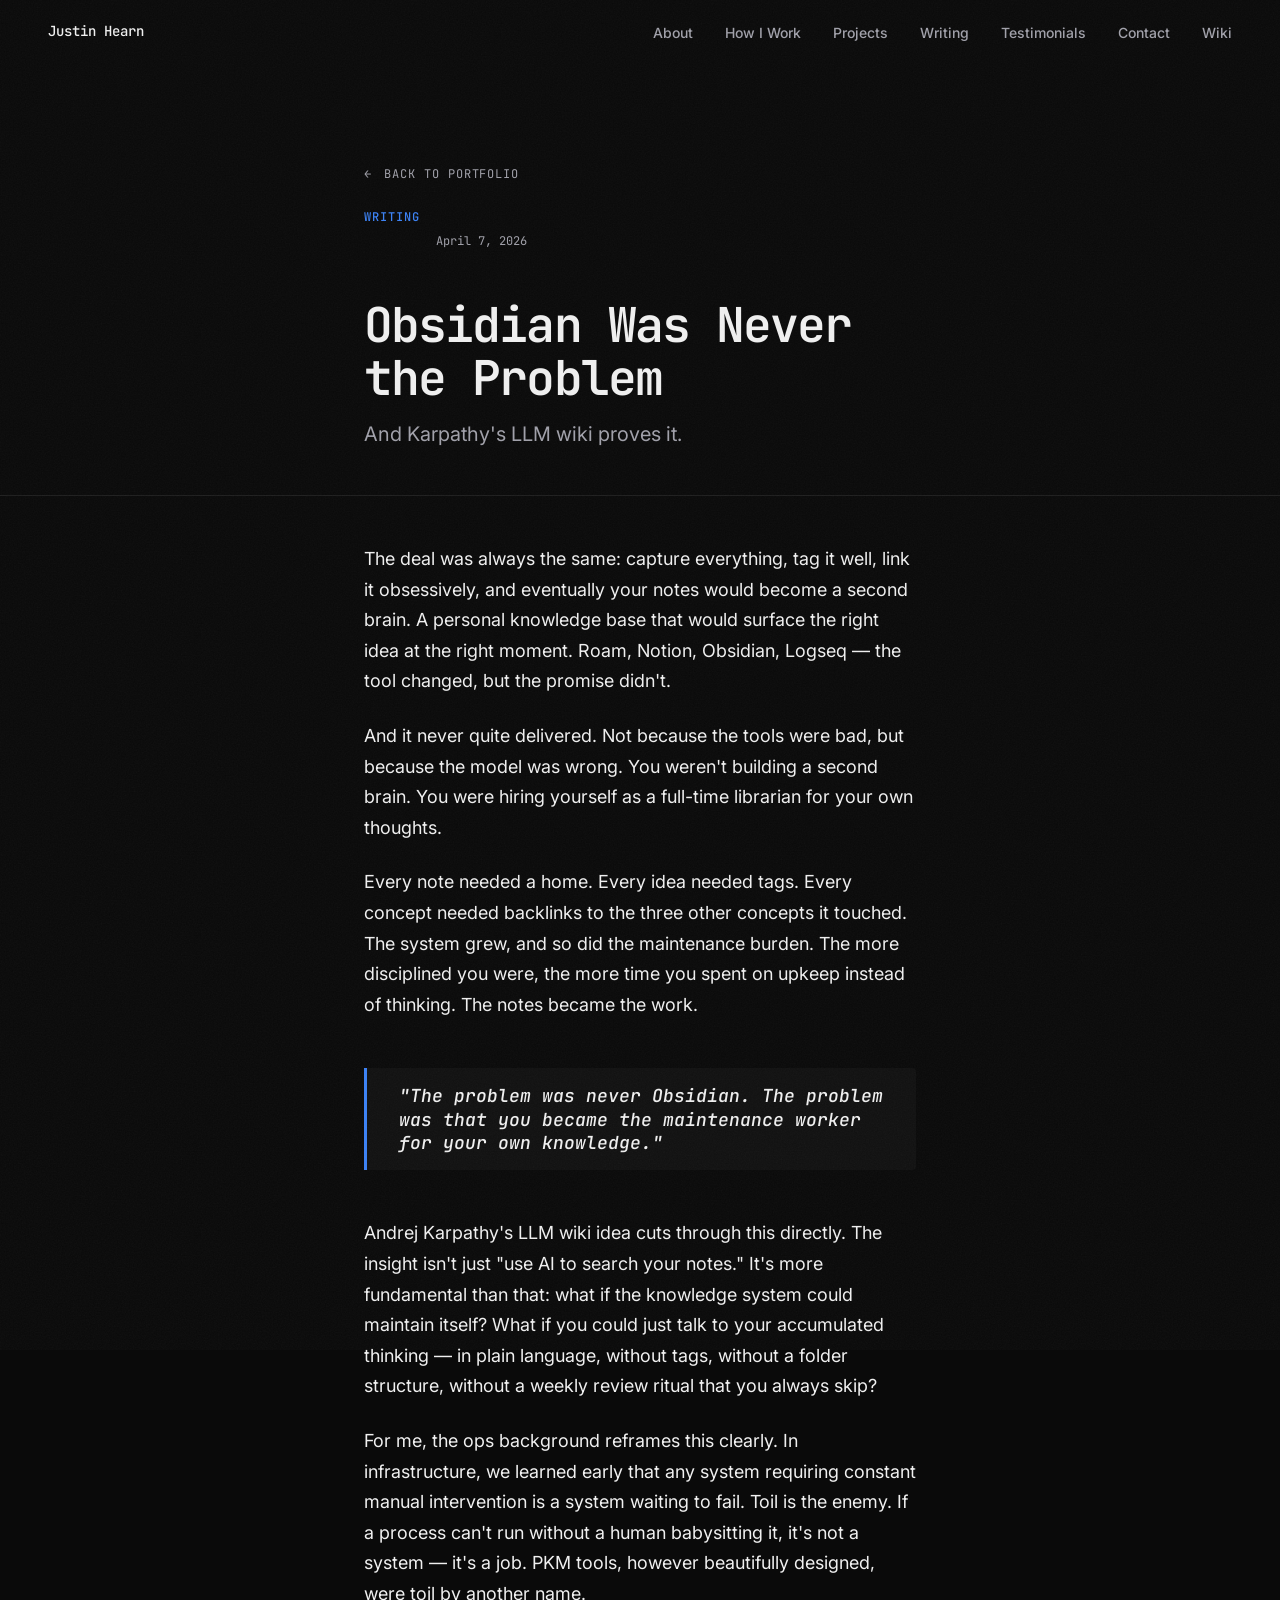
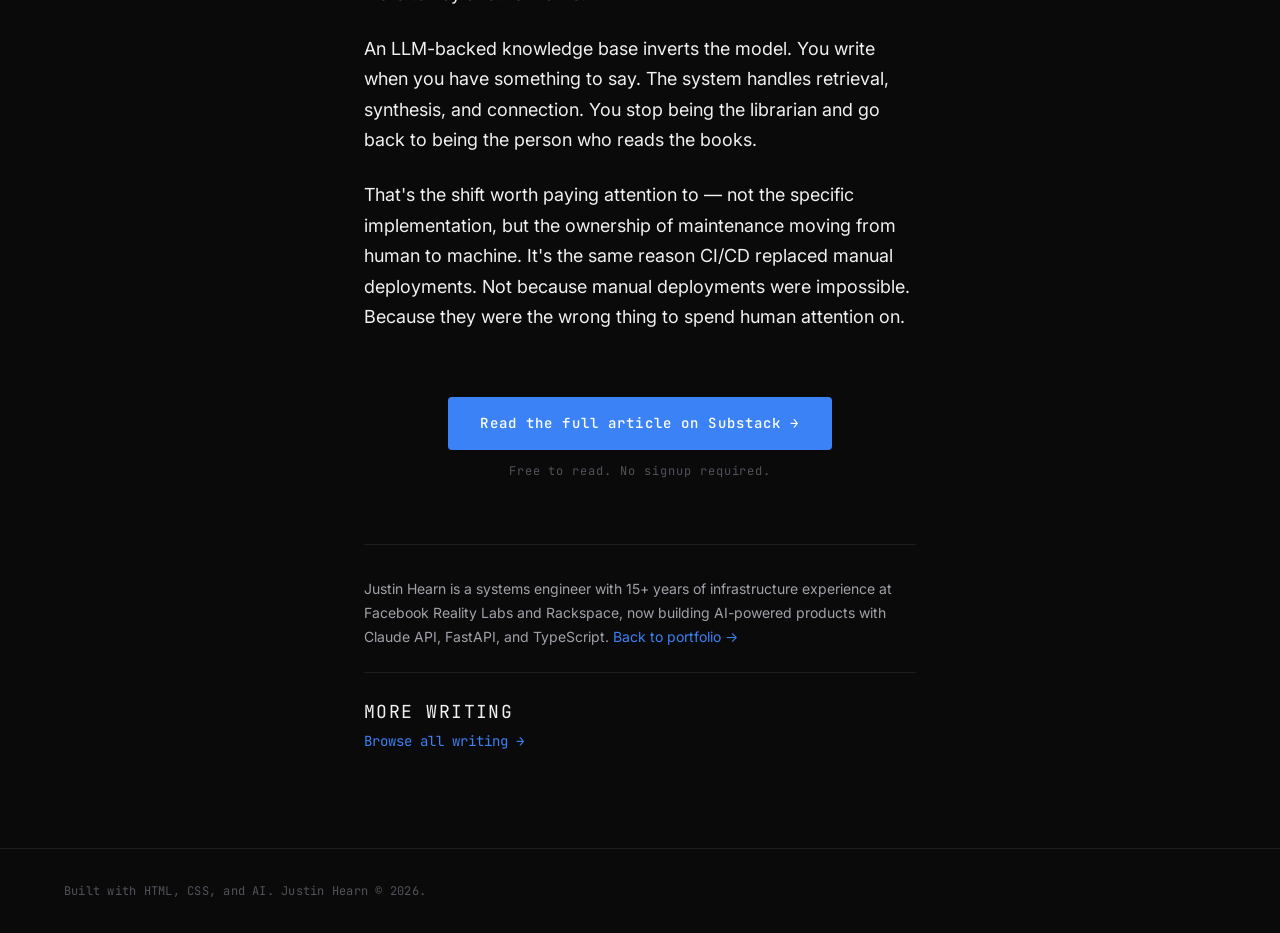
==== commit f96f8774: "feat(seo): add wiki.hearn.me nav link and sameAs schema entry Adds a "Wiki" nav item (desktop + mobi" ====
--- a/pkm-llm-wiki.html
+++ b/pkm-llm-wiki.html
@@ -9,17 +9,18 @@
   <meta property="og:title" content="Obsidian Was Never the Problem — And Karpathy's LLM Wiki Proves It">
   <meta property="og:description" content="The problem with PKM tools isn't which tool you chose — it's that you became the maintenance worker for your own knowledge. Karpathy's LLM wiki fixes that.">
   <meta property="og:type" content="article">
-  <meta property="og:url" content="https://drinkyouroj.github.io/pkm-llm-wiki.html">
-  <meta property="og:image" content="https://drinkyouroj.github.io/og-image.svg">
+  <meta name="author" content="Justin Hearn">
+  <meta property="og:url" content="https://www.justin.hearn.me/pkm-llm-wiki.html">
+  <meta property="og:image" content="https://www.justin.hearn.me/pkm-llm-wiki-og-image.png">
   <meta property="article:published_time" content="2026-04-07">
   <meta property="article:author" content="Justin Hearn">
 
   <meta name="twitter:card" content="summary_large_image">
   <meta name="twitter:title" content="Obsidian Was Never the Problem — And Karpathy's LLM Wiki Proves It">
   <meta name="twitter:description" content="The problem with PKM tools isn't which tool you chose. Karpathy's LLM wiki reveals the real issue.">
-  <meta name="twitter:image" content="https://drinkyouroj.github.io/og-image.svg">
-
-  <link rel="canonical" href="https://drinkyouroj.github.io/pkm-llm-wiki.html">
+  <meta name="twitter:image" content="https://www.justin.hearn.me/pkm-llm-wiki-og-image.png">
+
+  <link rel="canonical" href="https://www.justin.hearn.me/pkm-llm-wiki.html">
   <link rel="icon" href="data:image/svg+xml,<svg xmlns='http://www.w3.org/2000/svg' viewBox='0 0 32 32'><rect width='32' height='32' rx='6' fill='%230a0a0a'/><text x='9' y='22' font-family='monospace' font-size='15' font-weight='700' fill='%233b82f6'>J_</text></svg>">
 
   <script type="application/ld+json">
@@ -33,22 +34,23 @@
     "author": {
       "@type": "Person",
       "name": "Justin Hearn",
-      "url": "https://drinkyouroj.github.io"
+      "url": "https://www.justin.hearn.me"
     },
     "publisher": {
       "@type": "Person",
       "name": "Justin Hearn",
-      "url": "https://drinkyouroj.github.io"
+      "url": "https://www.justin.hearn.me"
     },
     "mainEntityOfPage": {
       "@type": "WebPage",
-      "@id": "https://drinkyouroj.github.io/pkm-llm-wiki.html"
+      "@id": "https://www.justin.hearn.me/pkm-llm-wiki.html"
     },
+    "image": "https://www.justin.hearn.me/pkm-llm-wiki-og-image.png",
     "keywords": ["Karpathy LLM wiki", "Obsidian PKM", "LLM knowledge management", "AI personal knowledge base", "replace Obsidian with AI", "PKM tools 2026"],
-    "url": "https://drinkyouroj.github.io/pkm-llm-wiki.html",
+    "url": "https://www.justin.hearn.me/pkm-llm-wiki.html",
     "isPartOf": {
       "@type": "WebSite",
-      "url": "https://drinkyouroj.github.io",
+      "url": "https://www.justin.hearn.me",
       "name": "Justin Hearn — AI-Augmented Engineering"
     }
   }
@@ -77,6 +79,7 @@
         <li><a href="/#writing" class="nav-link">Writing</a></li>
         <li><a href="/#testimonials" class="nav-link">Testimonials</a></li>
         <li><a href="/#contact" class="nav-link">Contact</a></li>
+        <li><a href="https://wiki.hearn.me" class="nav-link" target="_blank" rel="noopener">Wiki</a></li>
       </ul>
 
       <button
@@ -106,6 +109,7 @@
       <li><a href="/#writing" class="mobile-nav-link">Writing</a></li>
       <li><a href="/#testimonials" class="mobile-nav-link">Testimonials</a></li>
       <li><a href="/#contact" class="mobile-nav-link">Contact</a></li>
+      <li><a href="https://wiki.hearn.me" class="mobile-nav-link" target="_blank" rel="noopener">Wiki</a></li>
     </ul>
   </div>
   <div class="mobile-nav-backdrop" aria-hidden="true"></div>
--- a/style.css
+++ b/style.css
@@ -710,10 +710,6 @@
   gap: var(--space-4);
 }
 
-@media (min-width: 640px) {
-  .projects-grid { grid-template-columns: repeat(2, 1fr); }
-}
-
 @media (min-width: 1024px) {
   .projects-grid { grid-template-columns: repeat(3, 1fr); }
 }
@@ -857,10 +853,6 @@
   margin-bottom: var(--space-6);
 }
 
-@media (min-width: 640px) {
-  .writing-grid { grid-template-columns: repeat(2, 1fr); }
-}
-
 @media (min-width: 1024px) {
   .writing-grid { grid-template-columns: repeat(3, 1fr); }
 }
@@ -942,6 +934,10 @@
 }
 
 .writing-footer {
+  display: flex;
+  flex-direction: column;
+  align-items: center;
+  gap: var(--space-3);
   text-align: center;
   padding-top: var(--space-2);
 }
